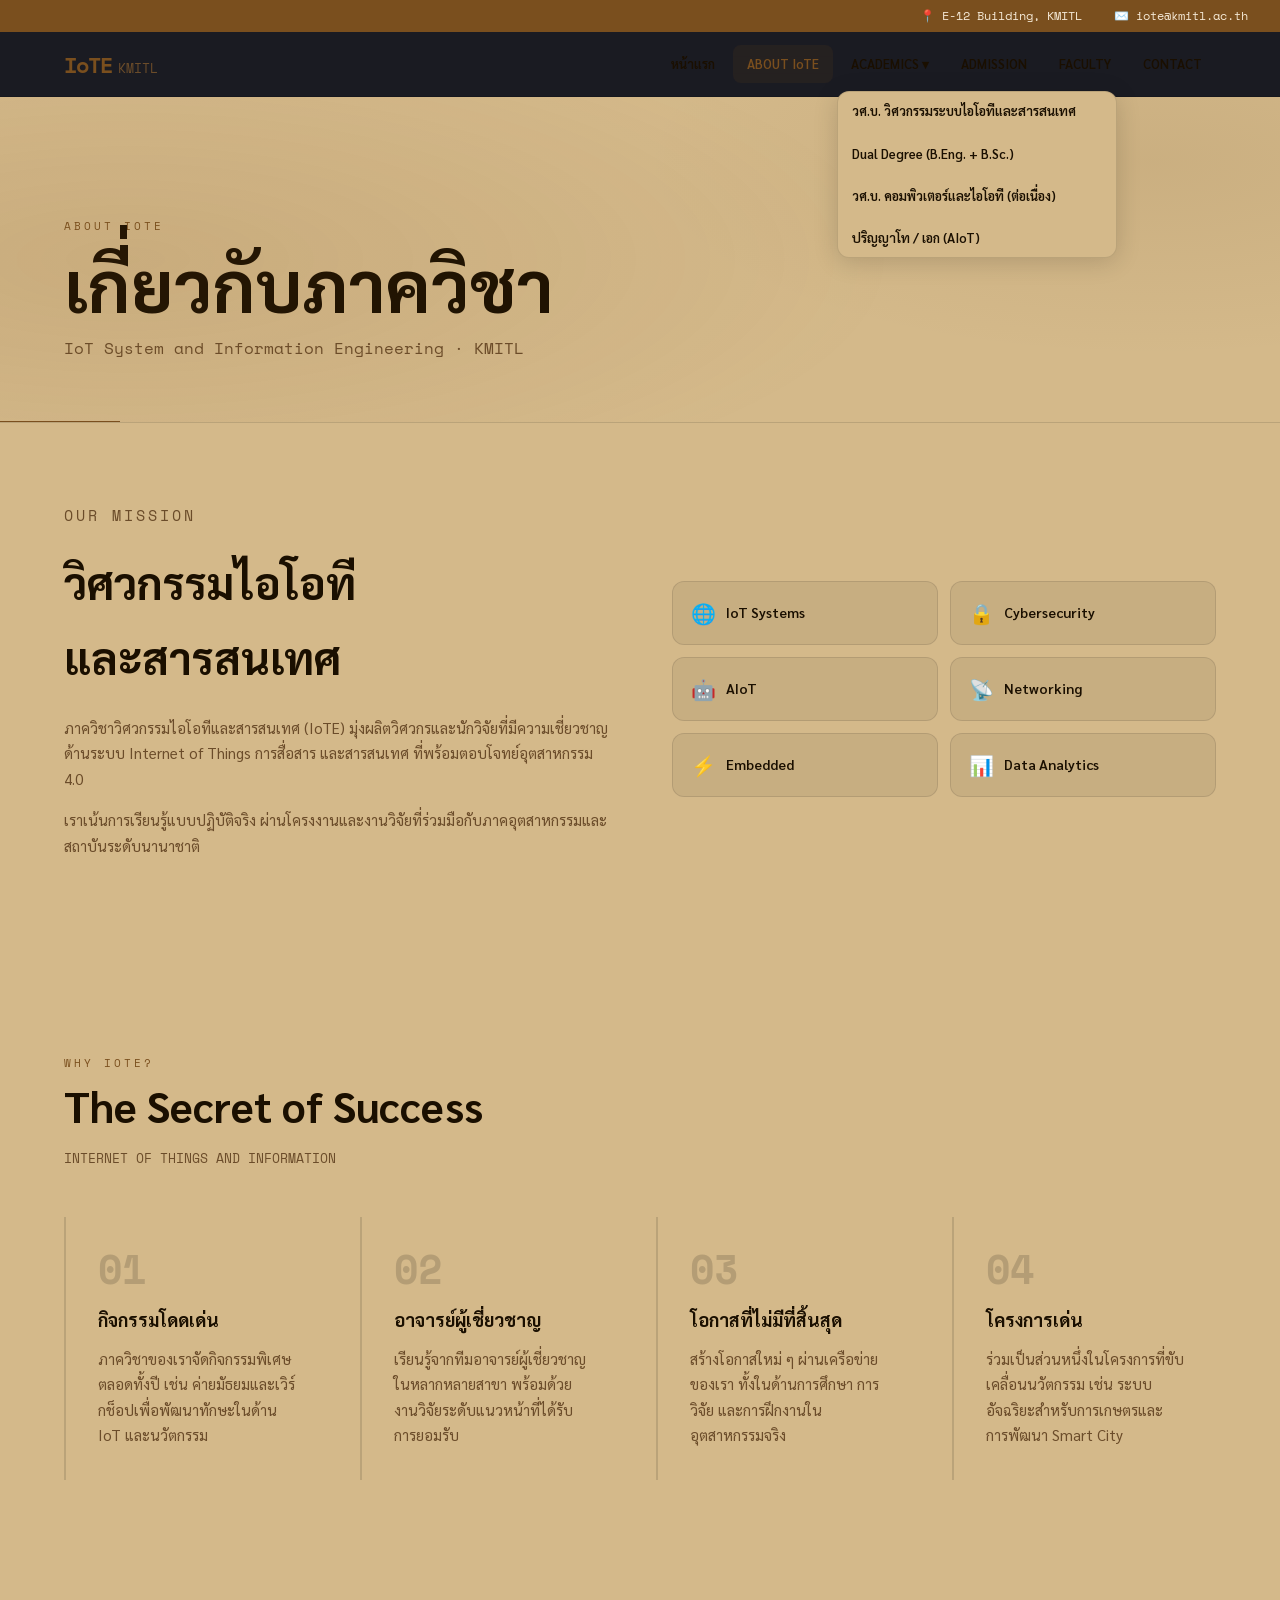
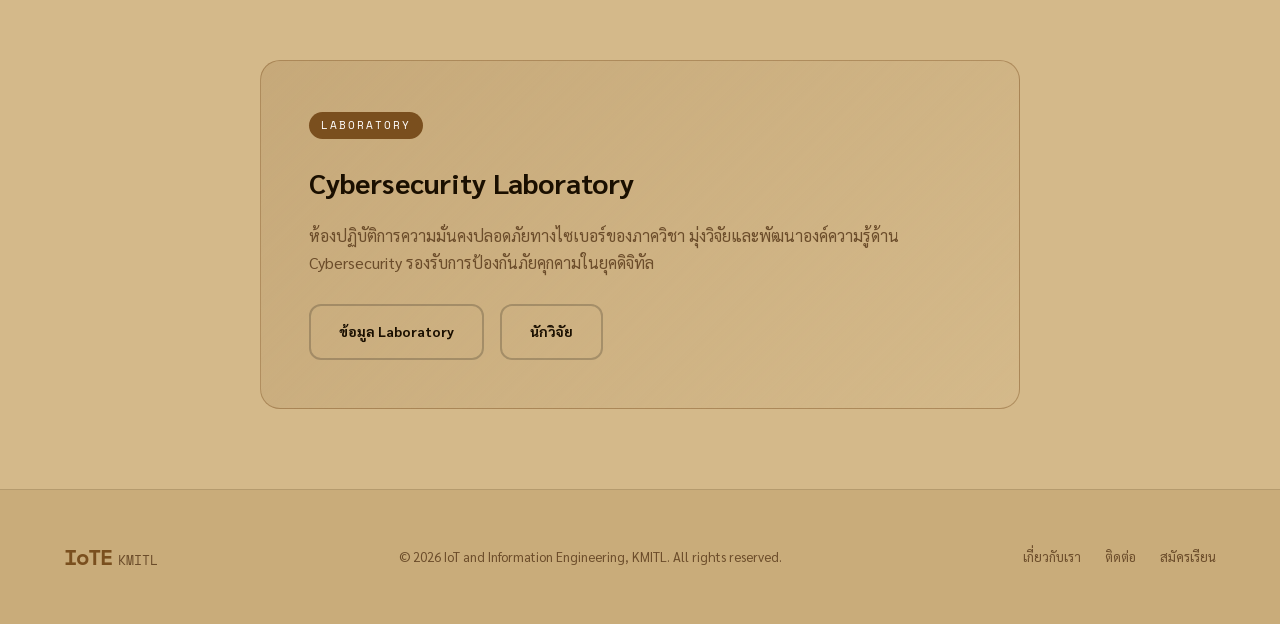
==== about.html @ 79101fd3 "add add" ====
<!DOCTYPE html>
<html lang="th">
<head>
  <meta charset="UTF-8" />
  <meta name="viewport" content="width=device-width, initial-scale=1.0" />
  <title>IoTE KMITL – About IoTE</title>
  <link rel="stylesheet" href="style.css" />
  <link href="https://fonts.googleapis.com/css2?family=Sarabun:wght@300;400;600;700&family=Space+Mono:wght@400;700&display=swap" rel="stylesheet" />
</head>
<body>

  <div id="navbar-placeholder"></div>

  <!-- PAGE HERO -->
  <section class="page-hero">
    <div class="container">
      <p class="section-label">ABOUT IoTE</p>
      <h1 class="page-title">เกี่ยวกับภาควิชา</h1>
      <p class="page-sub">IoT System and Information Engineering · KMITL</p>
    </div>
    <div class="page-hero-line"></div>
  </section>

  <!-- ABOUT INTRO -->
  <section class="about-intro">
    <div class="container">
      <div class="about-two-col">
        <div class="about-text">
          <p class="section-label">OUR MISSION</p>
          <h2>วิศวกรรมไอโอที<br />และสารสนเทศ</h2>
          <p>ภาควิชาวิศวกรรมไอโอทีและสารสนเทศ (IoTE) มุ่งผลิตวิศวกรและนักวิจัยที่มีความเชี่ยวชาญด้านระบบ Internet of Things การสื่อสาร และสารสนเทศ ที่พร้อมตอบโจทย์อุตสาหกรรม 4.0</p>
          <p>เราเน้นการเรียนรู้แบบปฏิบัติจริง ผ่านโครงงานและงานวิจัยที่ร่วมมือกับภาคอุตสาหกรรมและสถาบันระดับนานาชาติ</p>
        </div>
        <div class="about-visual">
          <div class="about-badge-grid">
            <div class="about-badge"><span>🌐</span> IoT Systems</div>
            <div class="about-badge"><span>🔒</span> Cybersecurity</div>
            <div class="about-badge"><span>🤖</span> AIoT</div>
            <div class="about-badge"><span>📡</span> Networking</div>
            <div class="about-badge"><span>⚡</span> Embedded</div>
            <div class="about-badge"><span>📊</span> Data Analytics</div>
          </div>
        </div>
      </div>
    </div>
  </section>

  <!-- FEATURES / WHY -->
  <section class="features">
    <div class="container">
      <p class="section-label">WHY IoTE?</p>
      <h2 class="section-title">The Secret of Success</h2>
      <p class="section-desc">INTERNET OF THINGS AND INFORMATION</p>
      <div class="features-grid">
        <div class="feature-item reveal">
          <div class="feature-num">01</div>
          <h4>กิจกรรมโดดเด่น</h4>
          <p>ภาควิชาของเราจัดกิจกรรมพิเศษตลอดทั้งปี เช่น ค่ายมัธยมและเวิร์กช็อปเพื่อพัฒนาทักษะในด้าน IoT และนวัตกรรม</p>
        </div>
        <div class="feature-item reveal">
          <div class="feature-num">02</div>
          <h4>อาจารย์ผู้เชี่ยวชาญ</h4>
          <p>เรียนรู้จากทีมอาจารย์ผู้เชี่ยวชาญในหลากหลายสาขา พร้อมด้วยงานวิจัยระดับแนวหน้าที่ได้รับการยอมรับ</p>
        </div>
        <div class="feature-item reveal">
          <div class="feature-num">03</div>
          <h4>โอกาสที่ไม่มีที่สิ้นสุด</h4>
          <p>สร้างโอกาสใหม่ ๆ ผ่านเครือข่ายของเรา ทั้งในด้านการศึกษา การวิจัย และการฝึกงานในอุตสาหกรรมจริง</p>
        </div>
        <div class="feature-item reveal">
          <div class="feature-num">04</div>
          <h4>โครงการเด่น</h4>
          <p>ร่วมเป็นส่วนหนึ่งในโครงการที่ขับเคลื่อนนวัตกรรม เช่น ระบบอัจฉริยะสำหรับการเกษตรและการพัฒนา Smart City</p>
        </div>
      </div>
    </div>
  </section>

  <!-- CYBERSECURITY LAB -->
  <section class="lab-section">
    <div class="container">
      <div class="lab-card">
        <div class="lab-badge">Laboratory</div>
        <h2>Cybersecurity Laboratory</h2>
        <p>ห้องปฏิบัติการความมั่นคงปลอดภัยทางไซเบอร์ของภาควิชา มุ่งวิจัยและพัฒนาองค์ความรู้ด้าน Cybersecurity รองรับการป้องกันภัยคุกคามในยุคดิจิทัล</p>
        <div class="lab-links">
          <a href="#" class="btn btn-outline">ข้อมูล Laboratory</a>
          <a href="#" class="btn btn-outline">นักวิจัย</a>
        </div>
      </div>
    </div>
  </section>

  <div id="footer-placeholder"></div>
  <script src="script.js"></script>
</body>
</html>
---- style.css ----
/* ============================================================
   VARIABLES – แก้ไขสีและ Font ได้ที่นี่
============================================================ */
:root {
  --color-bg:        #E0C9A9;        /* พื้นหลังหลัก */
  --color-surface:   #d4b98a;        /* พื้นหลัง card */
  --color-surface2:  #c9ac7a;        /* พื้นหลัง card hover */
  --color-accent:    #7a4f1e;        /* สีหลัก (ฟ้าสว่าง) */
  --color-accent2:   #5a3a12;        /* สีเสริม (ม่วง) */
  --color-text:      #1a0f00;        /* ข้อความหลัก */
  --color-muted:     #6b4c2a;        /* ข้อความรอง */
  --color-border:    rgba(0,0,0,0.12);

  --font-thai:       'Sarabun', sans-serif;     /* ภาษาไทย */
  --font-mono:       'Space Mono', monospace;   /* หัวข้อ, label */

  --radius:          12px;
  --radius-lg:       20px;
  --transition:      0.3s ease;
  --shadow:          0 4px 24px rgba(0,0,0,0.15);
}

/* ============================================================
   RESET & BASE
============================================================ */
*, *::before, *::after { box-sizing: border-box; margin: 0; padding: 0; }

html { scroll-behavior: smooth; }

body {
  font-family: var(--font-thai);
  background: var(--color-surface);
  color: var(--color-text);
  line-height: 1.7;
  font-size: 16px;
  overflow-x: hidden;
}

a { color: var(--color-accent); text-decoration: none; transition: color var(--transition); }
a:hover { color: #fff; }

img { max-width: 100%; display: block; }

.container { max-width: 1200px; margin: 0 auto; padding: 0 24px; }

/* ============================================================
   TOP BAR
============================================================ */
.topbar {
  background: rgba(122,79,30,0.5);
  color: #fff;
  font-family: var(--font-mono);
  font-size: 12px;
  display: flex;
  justify-content: flex-end;
  gap: 32px;
  padding: 6px 32px;
}

/* ============================================================
   NAVBAR
============================================================ */
#navbar {
  position: sticky;
  top: 0;
  z-index: 100;
  background: rgba(224, 201, 169, 0.95);
  backdrop-filter: blur(12px);
  border-bottom: 1px solid var(--color-border);
  transition: background var(--transition);
}

.nav-inner {
  max-width: 1200px;
  margin: 0 auto;
  padding: 0 24px;
  display: flex;
  align-items: center;
  justify-content: space-between;
  height: 64px;
}

.logo {
  display: flex;
  align-items: baseline;
  gap: 6px;
  text-decoration: none;
}
.logo-iot {
  font-family: var(--font-mono);
  font-size: 22px;
  font-weight: 700;
  color: var(--color-accent);
  letter-spacing: -1px;
}
.logo-sub {
  font-size: 13px;
  color: var(--color-muted);
  font-family: var(--font-mono);
}

#main-nav ul { list-style: none; display: flex; gap: 4px; }
#main-nav ul li { position: relative; }
#main-nav ul li a {
  display: block;
  padding: 8px 14px;
  font-size: 13px;
  font-weight: 600;
  color: var(--color-text);
  border-radius: 8px;
  transition: background var(--transition), color var(--transition);
  white-space: nowrap;
}
#main-nav ul li a:hover {
  background: rgba(122,79,30,0.1);
  color: var(--color-accent);
}

/* Dropdown */
.dropdown {
  display: none;
  position: absolute;
  top: calc(100% + 8px);
  left: 0;
  background: var(--color-surface);
  border: 1px solid var(--color-border);
  border-radius: var(--radius);
  min-width: 280px;
  flex-direction: column;
  gap: 0;
  box-shadow: var(--shadow);
  z-index: 200;
}
.has-dropdown:hover .dropdown { display: flex; }
.dropdown li a { padding: 10px 16px; font-size: 13px; }
.dropdown li a:hover { background: rgba(122,79,30,0.08); border-radius: 0; }

.hamburger {
  display: none;
  flex-direction: column;
  gap: 5px;
  background: none;
  border: none;
  cursor: pointer;
  padding: 4px;
}
.hamburger span {
  display: block;
  width: 24px;
  height: 2px;
  background: var(--color-text);
  border-radius: 2px;
  transition: var(--transition);
}

/* ============================================================
   SECTION LABELS & TITLES
============================================================ */
.section-label {
  font-family: var(--font-mono);
  font-size: 11px;
  letter-spacing: 3px;
  color: var(--color-accent);
  text-transform: uppercase;
  margin-bottom: 8px;
}
.section-title {
  font-size: clamp(28px, 4vw, 42px);
  font-weight: 700;
  line-height: 1.2;
  margin-bottom: 16px;
}
.section-desc {
  font-family: var(--font-mono);
  color: var(--color-muted);
  font-size: 13px;
  margin-bottom: 48px;
}

/* ============================================================
   HERO
============================================================ */
.hero {
  position: relative;
  min-height: 100vh;
  display: flex;
  align-items: center;
  overflow: hidden;
  padding: 120px 24px 80px;
}

.hero-bg {
  position: absolute;
  inset: 0;
  z-index: 0;
}
.hero-grid {
  position: absolute;
  inset: 0;
  background-image:
    linear-gradient(var(--color-border) 1px, transparent 1px),
    linear-gradient(90deg, var(--color-border) 1px, transparent 1px);
  background-size: 60px 60px;
  mask-image: radial-gradient(ellipse 80% 80% at 50% 50%, black, transparent);
}
.hero-blob {
  position: absolute;
  border-radius: 50%;
  filter: blur(80px);
  opacity: 0.3;
}
.blob1 {
  width: 600px; height: 600px;
  background: rgba(122,79,30,0.5);
  top: -200px; left: -100px;
  animation: float 8s ease-in-out infinite;
}
.blob2 {
  width: 400px; height: 400px;
  background: rgba(90,58,18,0.4);
  bottom: -100px; right: 100px;
  animation: float 10s ease-in-out infinite reverse;
}

@keyframes float {
  0%, 100% { transform: translateY(0px); }
  50% { transform: translateY(-30px); }
}

.hero-content {
  position: relative;
  z-index: 1;
  max-width: 680px;
}
.hero-label {
  font-family: var(--font-mono);
  font-size: 12px;
  letter-spacing: 3px;
  color: var(--color-accent);
  text-transform: uppercase;
  margin-bottom: 20px;
}
.hero-title {
  font-size: clamp(40px, 7vw, 80px);
  font-weight: 700;
  line-height: 1.1;
  margin-bottom: 16px;
}
.hero-title .accent {
  color: var(--color-accent);
  position: relative;
}
.hero-sub {
  font-size: 20px;
  color: var(--color-muted);
  margin-bottom: 40px;
}
.hero-actions { display: flex; gap: 16px; flex-wrap: wrap; }

.hero-scroll {
  position: absolute;
  bottom: 40px;
  left: 50%;
  transform: translateX(-50%);
  color: var(--color-muted);
  font-size: 20px;
  animation: bounce 2s ease-in-out infinite;
  z-index: 1;
}
@keyframes bounce {
  0%, 100% { transform: translateX(-50%) translateY(0); }
  50% { transform: translateX(-50%) translateY(8px); }
}

/* ============================================================
   BUTTONS
============================================================ */
.btn {
  display: inline-flex;
  align-items: center;
  gap: 8px;
  padding: 14px 28px;
  border-radius: var(--radius);
  font-size: 14px;
  font-weight: 700;
  font-family: var(--font-thai);
  cursor: pointer;
  transition: all var(--transition);
  border: 2px solid transparent;
  text-decoration: none;
}
.btn-primary {
  background: rgba(90,58,18,0.4);
  color: #fff;
  border-color: var(--color-accent);
}
.btn-primary:hover {
  background: #00b8d9;
  color: #fff;
  transform: translateY(-2px);
  box-shadow: 0 8px 24px rgba(122,79,30,0.4);
}
.btn-outline {
  background: transparent;
  color: var(--color-text);
  border-color: var(--color-border);
}
.btn-outline:hover {
  border-color: var(--color-accent);
  color: var(--color-accent);
  background: rgba(122,79,30,0.06);
}

/* ============================================================
   PROGRAMS
============================================================ */
.programs {
  padding: 100px 0;
  background: var(--color-surface);
}
.programs-grid {
  display: grid;
  grid-template-columns: repeat(auto-fit, minmax(250px, 1fr));
  gap: 24px;
  margin-top: 48px;
}
.program-card {
  background: var(--color-surface);
  border: 1px solid var(--color-border);
  border-radius: var(--radius-lg);
  padding: 32px 28px;
  transition: all var(--transition);
  display: flex;
  flex-direction: column;
  gap: 12px;
}
.program-card:hover {
  border-color: var(--color-accent);
  transform: translateY(-4px);
  box-shadow: 0 12px 40px rgba(122,79,30,0.2);
}
.program-card.featured {
  border-color: var(--color-accent);
  background: linear-gradient(135deg, rgba(124, 58, 237, 0.1), transparent);
}
.program-icon { font-size: 36px; }
.program-card h3 {
  font-family: var(--font-mono);
  font-size: 13px;
  line-height: 1.5;
  color: var(--color-text);
}
.program-card p { color: var(--color-muted); font-size: 14px; flex: 1; }
.card-link {
  font-family: var(--font-mono);
  font-size: 12px;
  color: var(--color-accent);
  margin-top: 8px;
  transition: gap var(--transition);
}
.card-link:hover { gap: 8px; }

/* ============================================================
   FEATURES
============================================================ */
.features {
  padding: 100px 0;
  background: var(--color-surface);
}
.features-grid {
  display: grid;
  grid-template-columns: repeat(auto-fit, minmax(240px, 1fr));
  gap: 32px;
  margin-top: 8px;
}
.feature-item {
  padding: 32px;
  border-left: 2px solid var(--color-border);
  transition: border-color var(--transition);
}
.feature-item:hover { border-color: var(--color-accent); }
.feature-num {
  font-family: var(--font-mono);
  font-size: 40px;
  font-weight: 700;
  color: var(--color-border);
  line-height: 1;
  margin-bottom: 16px;
}
.feature-item h4 { font-size: 18px; margin-bottom: 10px; }
.feature-item p { color: var(--color-muted); font-size: 15px; }

/* ============================================================
   COMMUNITY
============================================================ */
.community {
  padding: 100px 0;
  background: var(--color-surface);
}
.community-grid {
  display: grid;
  grid-template-columns: repeat(auto-fit, minmax(230px, 1fr));
  gap: 24px;
  margin-top: 48px;
}
.community-card {
  background: var(--color-surface);
  border: 1px solid var(--color-border);
  border-radius: var(--radius-lg);
  padding: 28px;
  transition: all var(--transition);
}
.community-card:hover {
  border-color: rgba(124, 58, 237, 0.6);
  transform: translateY(-4px);
  box-shadow: 0 12px 40px rgba(90,58,18,0.2);
}
.comm-img { font-size: 40px; margin-bottom: 16px; }
.community-card h4 { font-size: 17px; margin-bottom: 10px; }
.community-card p { color: var(--color-muted); font-size: 14px; margin-bottom: 16px; }

/* ============================================================
   FACULTY
============================================================ */
.faculty-section {
  padding: 100px 0;
  background: var(--color-surface);
}
.faculty-tabs {
  display: flex;
  gap: 8px;
  margin: 32px 0 40px;
  flex-wrap: wrap;
}
.tab-btn {
  padding: 8px 20px;
  border-radius: 99px;
  border: 1px solid var(--color-border);
  background: transparent;
  color: var(--color-muted);
  cursor: pointer;
  font-family: var(--font-thai);
  font-size: 14px;
  transition: all var(--transition);
}
.tab-btn:hover, .tab-btn.active {
  background: rgba(90,58,18,0.4);
  border-color: var(--color-accent);
  color: #fff;
  font-weight: 700;
}
.faculty-grid {
  display: grid;
  grid-template-columns: repeat(auto-fill, minmax(280px, 1fr));
  gap: 20px;
}
.faculty-card {
  background: var(--color-surface);
  border: 1px solid var(--color-border);
  border-radius: var(--radius-lg);
  padding: 24px;
  display: flex;
  gap: 16px;
  align-items: flex-start;
  transition: all var(--transition);
}
.faculty-card:hover {
  border-color: var(--color-accent);
  background: #c9ac7a;
}
.faculty-card[style*="display: none"] { display: none !important; }
.faculty-photo {
  font-size: 40px;
  width: 56px;
  height: 56px;
  background: rgba(122,79,30,0.08);
  border-radius: 50%;
  display: flex;
  align-items: center;
  justify-content: center;
  flex-shrink: 0;
}
.faculty-info h4 { font-size: 15px; margin-bottom: 2px; }
.faculty-en { font-size: 12px; color: var(--color-muted); margin-bottom: 4px; }
.faculty-pos {
  font-size: 12px;
  color: var(--color-accent);
  font-family: var(--font-mono);
  margin-bottom: 6px;
}
.faculty-expert { font-size: 12px; color: var(--color-muted); margin-bottom: 6px; }
.faculty-email { font-size: 11px; color: var(--color-accent2); word-break: break-all; }
.faculty-email:hover { color: var(--color-accent); }

/* ============================================================
   ADMISSION
============================================================ */
.admission {
  padding: 100px 0;
  background: linear-gradient(135deg, #d4b98a 0%, #c9ac7a 100%);
}
.admission-inner {
  display: flex;
  gap: 64px;
  align-items: center;
  flex-wrap: wrap;
}
.admission-text { flex: 1; min-width: 280px; }
.admission-text h2 {
  font-size: clamp(28px, 4vw, 44px);
  margin: 8px 0 20px;
  line-height: 1.2;
}
.admission-text p { color: var(--color-muted); margin-bottom: 32px; max-width: 460px; }
.admission-stats {
  display: flex;
  gap: 40px;
  flex-wrap: wrap;
}
.stat-item {
  display: flex;
  flex-direction: column;
  align-items: center;
  gap: 4px;
}
.stat-num {
  font-family: var(--font-mono);
  font-size: 48px;
  font-weight: 700;
  color: var(--color-accent);
  line-height: 1;
}
.stat-label { font-size: 13px; color: var(--color-muted); }

/* ============================================================
   CONTACT
============================================================ */
.contact-section {
  padding: 100px 0;
  background: var(--color-surface);
}
.contact-grid {
  display: grid;
  grid-template-columns: repeat(auto-fit, minmax(220px, 1fr));
  gap: 32px;
  margin-top: 48px;
}
.contact-item {
  background: var(--color-surface);
  border: 1px solid var(--color-border);
  border-radius: var(--radius-lg);
  padding: 32px;
  transition: all var(--transition);
}
.contact-item:hover { border-color: var(--color-accent); transform: translateY(-4px); }
.contact-icon { font-size: 32px; margin-bottom: 16px; }
.contact-item h4 { font-size: 16px; margin-bottom: 8px; }
.contact-item p { color: var(--color-muted); font-size: 14px; line-height: 1.7; }
.contact-item a { color: var(--color-accent); }
.contact-item a:hover { color: #fff; }

/* ============================================================
   FOOTER
============================================================ */
.footer {
  background: var(--color-surface);
  border-top: 1px solid var(--color-border);
  padding: 48px 0;
}
.footer-inner {
  display: flex;
  align-items: center;
  justify-content: space-between;
  flex-wrap: wrap;
  gap: 24px;
}
.footer-logo { display: flex; align-items: baseline; gap: 6px; }
.footer p { color: var(--color-muted); font-size: 13px; }
.footer-links { display: flex; gap: 24px; }
.footer-links a { font-size: 13px; color: var(--color-muted); }
.footer-links a:hover { color: var(--color-accent); }

/* ============================================================
   RESPONSIVE
============================================================ */
@media (max-width: 768px) {
  .hamburger { display: flex; }

  #main-nav {
    display: none;
    position: absolute;
    top: 64px;
    left: 0;
    right: 0;
    background: var(--color-surface);
    border-bottom: 1px solid var(--color-border);
    padding: 16px;
  }
  #main-nav.open { display: block; }
  #main-nav ul { flex-direction: column; gap: 0; }
  #main-nav ul li a { padding: 12px 16px; font-size: 15px; }
  .dropdown {
    position: static;
    box-shadow: none;
    background: transparent;
    border: none;
    padding-left: 16px;
  }
  .has-dropdown:hover .dropdown { display: none; }
  .has-dropdown.open .dropdown { display: flex; }

  .hero { padding: 100px 24px 60px; }
  .hero-title { font-size: 36px; }
  .hero-actions { flex-direction: column; }
  .btn { width: 100%; justify-content: center; }

  .admission-inner { flex-direction: column; }
  .admission-stats { justify-content: center; }

  .footer-inner { flex-direction: column; text-align: center; }
  .footer-links { justify-content: center; }

  .topbar { font-size: 11px; padding: 6px 16px; justify-content: center; }
}

@media (max-width: 480px) {
  .programs-grid, .features-grid, .community-grid { grid-template-columns: 1fr; }
  .faculty-grid { grid-template-columns: 1fr; }
  .contact-grid { grid-template-columns: 1fr; }
}


/* ============================================================
   PAGE HERO (ใช้ในทุกหน้าย่อย)
============================================================ */
.page-hero {
  padding: 120px 0 60px;
  border-bottom: 1px solid var(--color-border);
  position: relative;
  overflow: hidden;
}
.page-hero::before {
  content: '';
  position: absolute;
  inset: 0;
  background:
    radial-gradient(ellipse 60% 80% at 10% 50%, rgba(122,79,30,0.12), transparent),
    radial-gradient(ellipse 40% 60% at 90% 20%, rgba(90,58,18,0.08), transparent);
  pointer-events: none;
}
.page-title {
  font-size: clamp(36px, 6vw, 72px);
  font-weight: 700;
  line-height: 1.1;
  margin: 8px 0 12px;
}
.page-sub {
  font-size: 16px;
  color: var(--color-muted);
  font-family: var(--font-mono);
}
.page-hero-line {
  position: absolute;
  bottom: -1px;
  left: 0;
  height: 2px;
  width: 120px;
  background: rgba(90,58,18,0.4);
}

/* ============================================================
   HOME HIGHLIGHTS
============================================================ */
.home-highlights {
  padding: 80px 0;
  background: var(--color-surface);
}
.highlight-grid {
  display: grid;
  grid-template-columns: repeat(auto-fill, minmax(280px, 1fr));
  gap: 20px;
}
.highlight-card {
  background: var(--color-surface);
  border: 1px solid var(--color-border);
  border-radius: var(--radius-lg);
  padding: 28px 24px;
  display: flex;
  align-items: center;
  gap: 20px;
  text-decoration: none;
  color: var(--color-text);
  transition: all var(--transition);
}
.highlight-card:hover {
  border-color: var(--color-accent);
  background: #c9ac7a;
  transform: translateY(-3px);
  box-shadow: 0 8px 30px rgba(122,79,30,0.2);
  color: var(--color-text);
}
.highlight-card.featured {
  border-color: var(--color-accent);
  background: linear-gradient(135deg, rgba(122,79,30,0.12), var(--color-surface));
}
.highlight-card.featured:hover {
  border-color: var(--color-accent);
  box-shadow: 0 8px 30px rgba(90,58,18,0.2);
}
.hl-icon { font-size: 32px; flex-shrink: 0; }
.hl-text { flex: 1; }
.hl-text h3 { font-size: 16px; margin-bottom: 4px; }
.hl-text p { font-size: 13px; color: var(--color-muted); }
.hl-arrow {
  color: var(--color-muted);
  font-size: 18px;
  transition: transform var(--transition), color var(--transition);
}
.highlight-card:hover .hl-arrow {
  color: var(--color-accent);
  transform: translateX(4px);
}

/* ============================================================
   HOME STATS
============================================================ */
.home-stats {
  padding: 60px 0;
  background: var(--color-surface);
  border-top: 1px solid var(--color-border);
  border-bottom: 1px solid var(--color-border);
}
.stats-row {
  display: flex;
  align-items: center;
  justify-content: center;
  flex-wrap: wrap;
  gap: 0;
}
.stat-divider {
  width: 1px;
  height: 60px;
  background: var(--color-border);
  margin: 0 40px;
}
.stat-item {
  display: flex;
  flex-direction: column;
  align-items: center;
  gap: 6px;
  min-width: 100px;
}
.stat-num {
  font-family: var(--font-mono);
  font-size: 48px;
  font-weight: 700;
  color: var(--color-accent);
  line-height: 1;
}
.stat-label { font-size: 13px; color: var(--color-muted); }

/* ============================================================
   ABOUT PAGE
============================================================ */
.about-intro {
  padding: 80px 0;
  background: var(--color-surface);
}
.about-two-col {
  display: grid;
  grid-template-columns: 1fr 1fr;
  gap: 64px;
  align-items: center;
}
.about-text h2 {
  font-size: clamp(28px, 4vw, 44px);
  margin: 8px 0 20px;
}
.about-text p {
  color: var(--color-muted);
  margin-bottom: 16px;
  font-size: 15px;
}
.about-badge-grid {
  display: grid;
  grid-template-columns: 1fr 1fr;
  gap: 12px;
}
.about-badge {
  background: var(--color-surface);
  border: 1px solid var(--color-border);
  border-radius: var(--radius);
  padding: 14px 18px;
  font-size: 14px;
  font-weight: 600;
  display: flex;
  align-items: center;
  gap: 10px;
  transition: all var(--transition);
}
.about-badge:hover {
  border-color: var(--color-accent);
  background: rgba(122,79,30,0.1);
}
.about-badge span { font-size: 20px; }

/* ============================================================
   LAB SECTION
============================================================ */
.lab-section { padding: 80px 0; background: var(--color-surface); }
.lab-card {
  background: linear-gradient(135deg, rgba(122,79,30,0.15), var(--color-surface));
  border: 1px solid rgba(122,79,30,0.4);
  border-radius: var(--radius-lg);
  padding: 48px;
  max-width: 760px;
  margin: 0 auto;
}
.lab-badge {
  display: inline-block;
  background: rgba(122,79,30,0.5);
  color: #fff;
  font-family: var(--font-mono);
  font-size: 11px;
  letter-spacing: 2px;
  padding: 4px 12px;
  border-radius: 99px;
  margin-bottom: 20px;
  text-transform: uppercase;
}
.lab-card h2 { font-size: 28px; margin-bottom: 16px; }
.lab-card p { color: var(--color-muted); margin-bottom: 28px; }
.lab-links { display: flex; gap: 16px; flex-wrap: wrap; }

/* ============================================================
   ACADEMICS DETAIL PAGE
============================================================ */
.programs-detail { padding: 80px 0; background: var(--color-surface); }
.programs-detail .container {
  display: flex;
  flex-direction: column;
  gap: 32px;
}
.program-detail-card {
  background: var(--color-surface);
  border: 1px solid var(--color-border);
  border-radius: var(--radius-lg);
  padding: 40px;
  transition: all var(--transition);
}
.program-detail-card:hover {
  border-color: var(--color-accent);
}
.program-detail-card.featured-card {
  border-color: var(--color-accent);
  background: linear-gradient(135deg, rgba(122,79,30,0.1), var(--color-surface));
}
.pd-header {
  display: flex;
  align-items: center;
  gap: 12px;
  margin-bottom: 20px;
}
.pd-badge {
  background: rgba(90,58,18,0.4);
  color: #fff;
  font-family: var(--font-mono);
  font-size: 11px;
  font-weight: 700;
  letter-spacing: 1px;
  padding: 4px 12px;
  border-radius: 99px;
}
.pd-badge.accent2 {
  background: rgba(122,79,30,0.5);
  color: #fff;
}
.pd-tag {
  font-family: var(--font-mono);
  font-size: 11px;
  color: var(--color-muted);
  letter-spacing: 1px;
}
.pd-icon { font-size: 48px; margin-bottom: 16px; }
.program-detail-card h2 {
  font-size: clamp(20px, 3vw, 28px);
  margin-bottom: 8px;
  line-height: 1.3;
}
.pd-thai { color: var(--color-muted); font-size: 15px; margin-bottom: 16px; }
.pd-desc { color: var(--color-muted); font-size: 15px; margin-bottom: 24px; max-width: 640px; }
.pd-details {
  display: flex;
  gap: 32px;
  margin-bottom: 28px;
  flex-wrap: wrap;
}
.pd-detail-item {
  display: flex;
  flex-direction: column;
  gap: 4px;
}
.pd-detail-label {
  font-family: var(--font-mono);
  font-size: 11px;
  color: var(--color-muted);
  letter-spacing: 1px;
  text-transform: uppercase;
}
.pd-detail-item span:last-child { font-size: 16px; font-weight: 600; }
.pd-links { display: flex; gap: 12px; flex-wrap: wrap; }

/* ============================================================
   ADMISSION PAGE
============================================================ */
.admission-banner { padding: 60px 0; background: var(--color-surface); }
.adm-banner-card {
  background: linear-gradient(135deg, rgba(122,79,30,0.1), rgba(90,58,18,0.08));
  border: 1px solid rgba(122,79,30,0.3);
  border-radius: var(--radius-lg);
  padding: 48px;
  display: flex;
  gap: 60px;
  align-items: center;
  flex-wrap: wrap;
}
.adm-banner-text h2 { font-size: clamp(24px, 4vw, 38px); margin-bottom: 16px; }
.adm-banner-text p { color: var(--color-muted); margin-bottom: 24px; max-width: 480px; }
.adm-banner-stats { display: flex; gap: 40px; flex-wrap: wrap; }
.adm-stat {
  display: flex;
  flex-direction: column;
  align-items: center;
  gap: 4px;
}

.how-to-apply { padding: 80px 0; background: var(--color-surface); }
.steps-row {
  display: flex;
  align-items: flex-start;
  gap: 8px;
  margin-top: 48px;
  flex-wrap: wrap;
}
.step-item {
  flex: 1;
  min-width: 180px;
  background: var(--color-surface);
  border: 1px solid var(--color-border);
  border-radius: var(--radius-lg);
  padding: 28px;
  transition: all var(--transition);
}
.step-item:hover { border-color: var(--color-accent); transform: translateY(-3px); }
.step-num {
  font-family: var(--font-mono);
  font-size: 36px;
  font-weight: 700;
  color: var(--color-accent);
  margin-bottom: 12px;
}
.step-item h4 { font-size: 16px; margin-bottom: 8px; }
.step-item p { color: var(--color-muted); font-size: 14px; }
.step-arrow {
  color: var(--color-muted);
  font-size: 24px;
  padding-top: 28px;
  flex-shrink: 0;
}

.programs-table-section { padding: 80px 0; background: var(--color-surface); }
.table-wrap { margin-top: 32px; overflow-x: auto; border-radius: var(--radius-lg); }
.adm-table {
  width: 100%;
  border-collapse: collapse;
  font-size: 14px;
}
.adm-table th {
  background: #c9ac7a;
  color: var(--color-muted);
  font-family: var(--font-mono);
  font-size: 11px;
  letter-spacing: 2px;
  text-transform: uppercase;
  padding: 14px 20px;
  text-align: left;
  border-bottom: 1px solid var(--color-border);
}
.adm-table td {
  padding: 16px 20px;
  border-bottom: 1px solid var(--color-border);
  vertical-align: middle;
}
.adm-table tr:hover td { background: rgba(0,212,255,0.04); }
.badge-level {
  display: inline-block;
  background: rgba(122,79,30,0.1);
  color: var(--color-accent);
  border: 1px solid rgba(122,79,30,0.3);
  font-family: var(--font-mono);
  font-size: 11px;
  padding: 3px 10px;
  border-radius: 99px;
  white-space: nowrap;
}
.badge-level.accent2 {
  background: rgba(90,58,18,0.1);
  color: #5a3a12;
  border-color: rgba(90,58,18,0.3);
}

.adm-contact { padding: 60px 0; background: var(--color-surface); }
.adm-contact-card {
  background: var(--color-surface);
  border: 1px solid var(--color-border);
  border-radius: var(--radius-lg);
  padding: 48px;
  text-align: center;
  max-width: 600px;
  margin: 0 auto;
}
.adm-contact-card h3 { font-size: 24px; margin-bottom: 12px; }
.adm-contact-card p { color: var(--color-muted); margin-bottom: 28px; }
.adm-contact-links { display: flex; gap: 16px; justify-content: center; flex-wrap: wrap; }

/* ============================================================
   CONTACT PAGE – MAP
============================================================ */
.map-wrap {
  margin-top: 48px;
  border: 1px solid var(--color-border);
  border-radius: var(--radius-lg);
  overflow: hidden;
}

/* ============================================================
   SHARED NAVBAR (injected via JS)
============================================================ */
.topbar {
  background: rgba(122,79,30,0.5);
  color: #fff;
  font-family: var(--font-mono);
  font-size: 12px;
  display: flex;
  justify-content: flex-end;
  gap: 32px;
  padding: 6px 32px;
}

/* ============================================================
   RESPONSIVE ADDITIONS
============================================================ */
@media (max-width: 900px) {
  .about-two-col { grid-template-columns: 1fr; gap: 40px; }
  .adm-banner-card { flex-direction: column; gap: 32px; }
}
@media (max-width: 768px) {
  .steps-row { flex-direction: column; }
  .step-arrow { display: none; }
  .stat-divider { display: none; }
  .stats-row { gap: 32px; }
  .lab-card { padding: 28px; }
  .pd-details { flex-direction: column; gap: 16px; }
}

/* ============================================================
   LIGHT THEME FIXES
============================================================ */
.hero-grid {
  background-image:
    linear-gradient(rgba(0,0,0,0.08) 1px, transparent 1px),
    linear-gradient(90deg, rgba(0,0,0,0.08) 1px, transparent 1px) !important;
}

body { color: var(--color-text); }

/* nav links on light bg */
#main-nav ul li a { color: #1a0f00; }
#main-nav ul li a:hover { color: #7a4f1e; background: rgba(122,79,30,0.1); }

.logo-iot { color: #7a4f1e; }
.logo-sub { color: #6b4c2a; }

/* dropdown on light */
.dropdown { background: #d4b98a; }

/* faculty email on light */
.faculty-email { color: #7a4f1e; }

/* feature num lighter appearance */
.feature-num { color: rgba(0,0,0,0.15); }

/* step-num */
.step-num { color: #7a4f1e; }

/* page-hero line */
.page-hero-line { background: #7a4f1e; }

/* section-label */
.section-label { color: #7a4f1e; }

/* card-link */
.card-link { color: #7a4f1e; }

/* hl-arrow */
.highlight-card:hover .hl-arrow { color: #7a4f1e; }

/* topbar */
.topbar { background: #7a4f1e; color: #f5e9d6; }

/* footer */
.footer { background: #c9ac7a; border-top: 1px solid rgba(0,0,0,0.1); }
.footer p { color: #6b4c2a; }
.footer-links a { color: #6b4c2a; }
.footer-links a:hover { color: #7a4f1e; }

/* btn-outline on light bg */
.btn-outline { color: #1a0f00; border-color: rgba(0,0,0,0.2); }
.btn-outline:hover { color: #7a4f1e; border-color: #7a4f1e; background: rgba(122,79,30,0.08); }

/* about badge */
.about-badge { background: rgba(0,0,0,0.06); border-color: rgba(0,0,0,0.1); color: #1a0f00; }

/* lab badge */
.lab-badge { background: #7a4f1e; color: #fff; }

/* pd-badge */
.pd-badge { background: #7a4f1e; color: #fff; }
.pd-tag { color: #6b4c2a; }

/* table */
.adm-table th { background: #c9ac7a; color: #6b4c2a; }
.adm-table tr:hover td { background: rgba(122,79,30,0.06); }

/* tab-btn */
.tab-btn { color: #6b4c2a; border-color: rgba(0,0,0,0.15); }
.tab-btn:hover, .tab-btn.active { background: #7a4f1e; border-color: #7a4f1e; color: #fff; }

/* hero text */
.hero-label { color: #7a4f1e; }
.hero-sub { color: #6b4c2a; }
.hero-scroll { color: #6b4c2a; }
.hero-title .accent { color: #7a4f1e; }

/* btn-primary */
.btn-primary { background: #7a4f1e; border-color: #7a4f1e; color: #fff; }
.btn-primary:hover { background: #5a3a12; box-shadow: 0 8px 24px rgba(122,79,30,0.4); color: #fff; }

/* stat num */
.stat-num { color: #7a4f1e; }
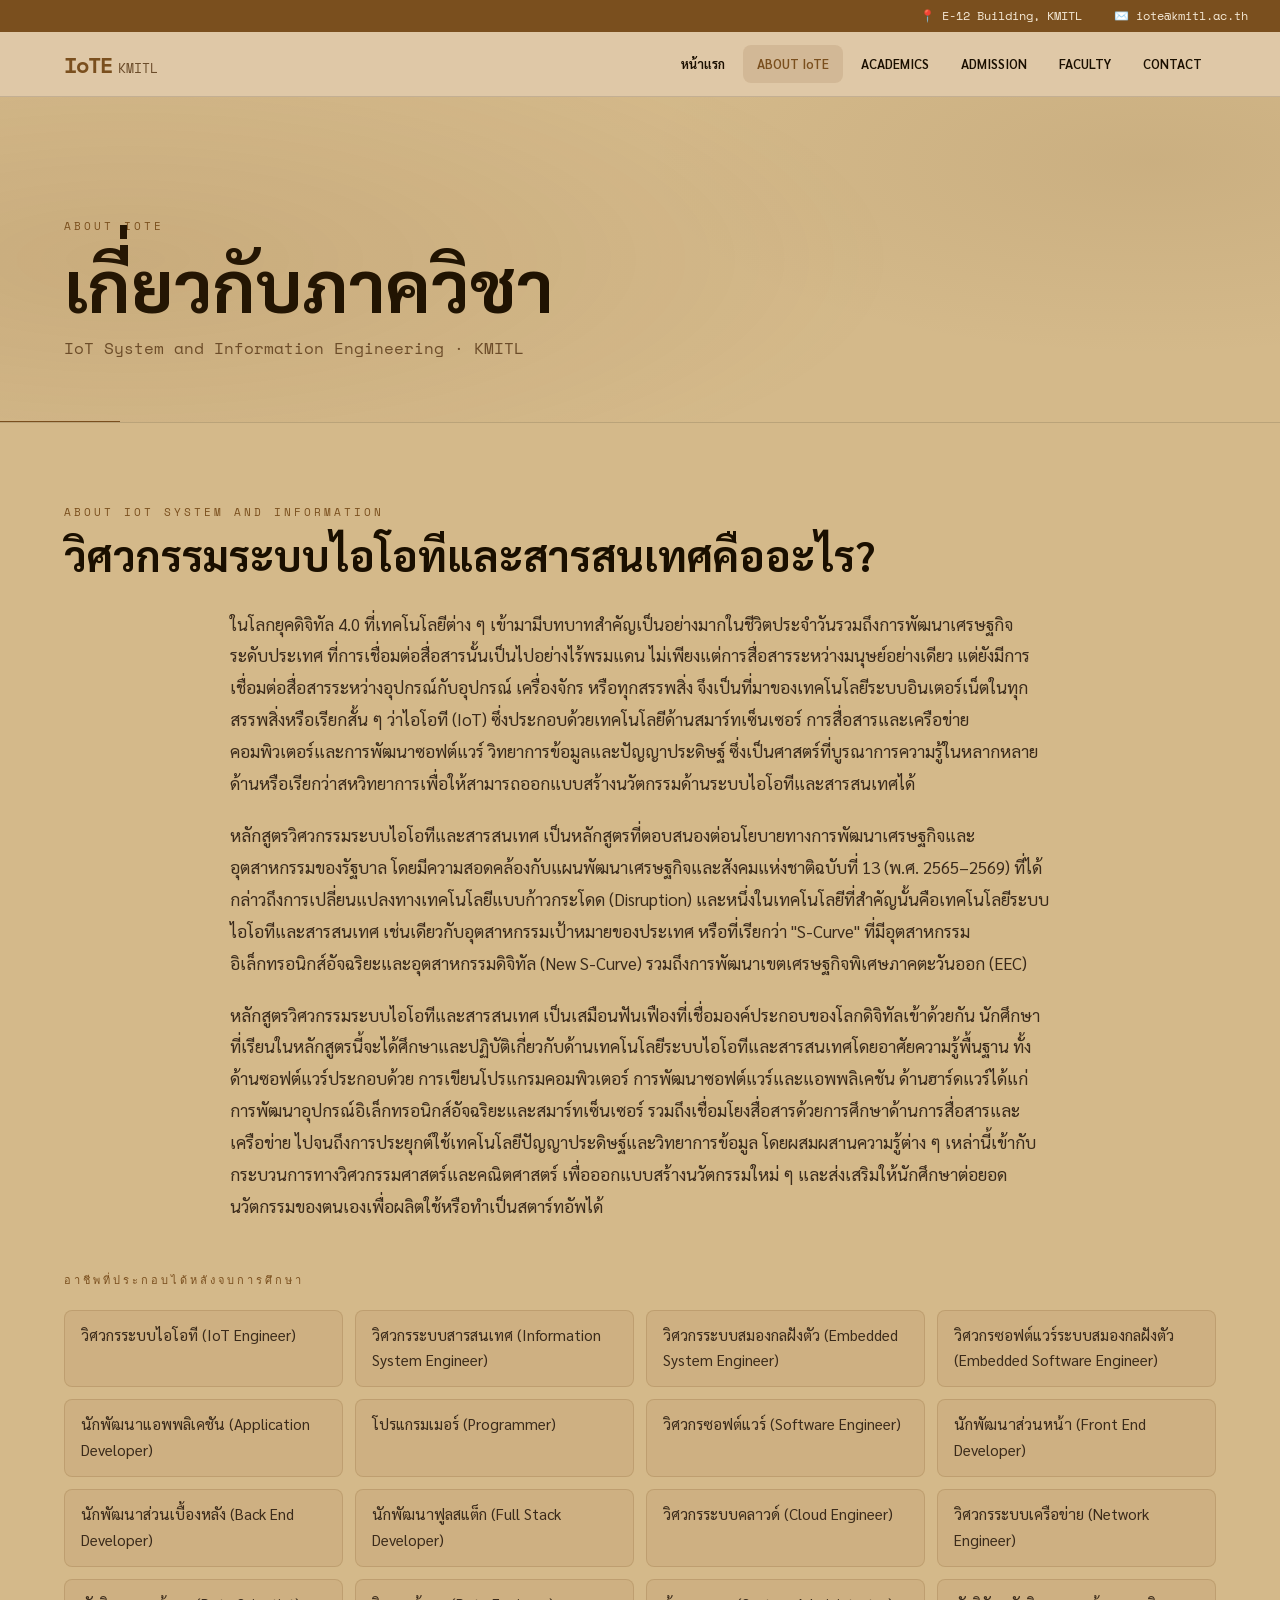
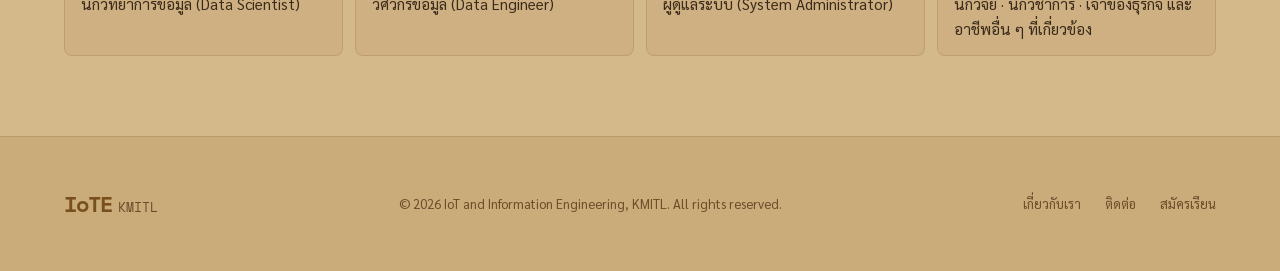
==== commit 14c2586e: "Add styles and content to about.html" ====
--- a/about.html
+++ b/about.html
@@ -6,6 +6,27 @@
   <title>IoTE KMITL – About IoTE</title>
   <link rel="stylesheet" href="style.css" />
   <link href="https://fonts.googleapis.com/css2?family=Sarabun:wght@300;400;600;700&family=Space+Mono:wght@400;700&display=swap" rel="stylesheet" />
+  <style>
+    .about-text-block { max-width: 820px; margin: 0 auto 48px; }
+    .about-text-block p { font-size: 1.05rem; line-height: 1.9; color: #3a2a1a; margin-bottom: 20px; }
+    .about-careers { margin-top: 40px; }
+    .about-careers .section-label { margin-bottom: 20px; }
+    .careers-grid {
+      display: grid;
+      grid-template-columns: repeat(auto-fill, minmax(260px, 1fr));
+      gap: 12px;
+    }
+    .career-item {
+      background: rgba(122,79,30,0.07);
+      border: 1px solid rgba(122,79,30,0.18);
+      border-radius: 8px;
+      padding: 12px 16px;
+      font-family: 'Sarabun', sans-serif;
+      font-size: 0.95rem;
+      color: #3a2a1a;
+    }
+    .about-intro .section-title { text-align: left; margin-bottom: 28px; }
+  </style>
 </head>
 <body>
 
@@ -21,77 +42,49 @@
     <div class="page-hero-line"></div>
   </section>
 
-  <!-- ABOUT INTRO -->
+  <!-- ABOUT IoT SYSTEM AND INFORMATION -->
   <section class="about-intro">
     <div class="container">
-      <div class="about-two-col">
-        <div class="about-text">
-          <p class="section-label">OUR MISSION</p>
-          <h2>วิศวกรรมไอโอที<br />และสารสนเทศ</h2>
-          <p>ภาควิชาวิศวกรรมไอโอทีและสารสนเทศ (IoTE) มุ่งผลิตวิศวกรและนักวิจัยที่มีความเชี่ยวชาญด้านระบบ Internet of Things การสื่อสาร และสารสนเทศ ที่พร้อมตอบโจทย์อุตสาหกรรม 4.0</p>
-          <p>เราเน้นการเรียนรู้แบบปฏิบัติจริง ผ่านโครงงานและงานวิจัยที่ร่วมมือกับภาคอุตสาหกรรมและสถาบันระดับนานาชาติ</p>
-        </div>
-        <div class="about-visual">
-          <div class="about-badge-grid">
-            <div class="about-badge"><span>🌐</span> IoT Systems</div>
-            <div class="about-badge"><span>🔒</span> Cybersecurity</div>
-            <div class="about-badge"><span>🤖</span> AIoT</div>
-            <div class="about-badge"><span>📡</span> Networking</div>
-            <div class="about-badge"><span>⚡</span> Embedded</div>
-            <div class="about-badge"><span>📊</span> Data Analytics</div>
-          </div>
+      <p class="section-label">ABOUT IoT SYSTEM AND INFORMATION</p>
+      <h2 class="section-title">วิศวกรรมระบบไอโอทีและสารสนเทศคืออะไร?</h2>
+
+      <div class="about-text-block">
+        <p>ในโลกยุคดิจิทัล 4.0 ที่เทคโนโลยีต่าง ๆ เข้ามามีบทบาทสำคัญเป็นอย่างมากในชีวิตประจำวันรวมถึงการพัฒนาเศรษฐกิจระดับประเทศ ที่การเชื่อมต่อสื่อสารนั้นเป็นไปอย่างไร้พรมแดน ไม่เพียงแต่การสื่อสารระหว่างมนุษย์อย่างเดียว แต่ยังมีการเชื่อมต่อสื่อสารระหว่างอุปกรณ์กับอุปกรณ์ เครื่องจักร หรือทุกสรรพสิ่ง จึงเป็นที่มาของเทคโนโลยีระบบอินเตอร์เน็ตในทุกสรรพสิ่งหรือเรียกสั้น ๆ ว่าไอโอที (IoT) ซึ่งประกอบด้วยเทคโนโลยีด้านสมาร์ทเซ็นเซอร์ การสื่อสารและเครือข่าย คอมพิวเตอร์และการพัฒนาซอฟต์แวร์ วิทยาการข้อมูลและปัญญาประดิษฐ์ ซึ่งเป็นศาสตร์ที่บูรณาการความรู้ในหลากหลายด้านหรือเรียกว่าสหวิทยาการเพื่อให้สามารถออกแบบสร้างนวัตกรรมด้านระบบไอโอทีและสารสนเทศได้</p>
+
+        <p>หลักสูตรวิศวกรรมระบบไอโอทีและสารสนเทศ เป็นหลักสูตรที่ตอบสนองต่อนโยบายทางการพัฒนาเศรษฐกิจและอุตสาหกรรมของรัฐบาล โดยมีความสอดคล้องกับแผนพัฒนาเศรษฐกิจและสังคมแห่งชาติฉบับที่ 13 (พ.ศ. 2565–2569) ที่ได้กล่าวถึงการเปลี่ยนแปลงทางเทคโนโลยีแบบก้าวกระโดด (Disruption) และหนึ่งในเทคโนโลยีที่สำคัญนั้นคือเทคโนโลยีระบบไอโอทีและสารสนเทศ เช่นเดียวกับอุตสาหกรรมเป้าหมายของประเทศ หรือที่เรียกว่า "S-Curve" ที่มีอุตสาหกรรมอิเล็กทรอนิกส์อัจฉริยะและอุตสาหกรรมดิจิทัล (New S-Curve) รวมถึงการพัฒนาเขตเศรษฐกิจพิเศษภาคตะวันออก (EEC)</p>
+
+        <p>หลักสูตรวิศวกรรมระบบไอโอทีและสารสนเทศ เป็นเสมือนฟันเฟืองที่เชื่อมองค์ประกอบของโลกดิจิทัลเข้าด้วยกัน นักศึกษาที่เรียนในหลักสูตรนี้จะได้ศึกษาและปฏิบัติเกี่ยวกับด้านเทคโนโลยีระบบไอโอทีและสารสนเทศโดยอาศัยความรู้พื้นฐาน ทั้งด้านซอฟต์แวร์ประกอบด้วย การเขียนโปรแกรมคอมพิวเตอร์ การพัฒนาซอฟต์แวร์และแอพพลิเคชัน ด้านฮาร์ดแวร์ได้แก่ การพัฒนาอุปกรณ์อิเล็กทรอนิกส์อัจฉริยะและสมาร์ทเซ็นเซอร์ รวมถึงเชื่อมโยงสื่อสารด้วยการศึกษาด้านการสื่อสารและเครือข่าย ไปจนถึงการประยุกต์ใช้เทคโนโลยีปัญญาประดิษฐ์และวิทยาการข้อมูล โดยผสมผสานความรู้ต่าง ๆ เหล่านี้เข้ากับกระบวนการทางวิศวกรรมศาสตร์และคณิตศาสตร์ เพื่อออกแบบสร้างนวัตกรรมใหม่ ๆ และส่งเสริมให้นักศึกษาต่อยอดนวัตกรรมของตนเองเพื่อผลิตใช้หรือทำเป็นสตาร์ทอัพได้</p>
+      </div>
+
+      <div class="about-careers">
+        <p class="section-label">อาชีพที่ประกอบได้หลังจบการศึกษา</p>
+        <div class="careers-grid">
+          <div class="career-item">วิศวกรระบบไอโอที (IoT Engineer)</div>
+          <div class="career-item">วิศวกรระบบสารสนเทศ (Information System Engineer)</div>
+          <div class="career-item">วิศวกรระบบสมองกลฝังตัว (Embedded System Engineer)</div>
+          <div class="career-item">วิศวกรซอฟต์แวร์ระบบสมองกลฝังตัว (Embedded Software Engineer)</div>
+          <div class="career-item">นักพัฒนาแอพพลิเคชัน (Application Developer)</div>
+          <div class="career-item">โปรแกรมเมอร์ (Programmer)</div>
+          <div class="career-item">วิศวกรซอฟต์แวร์ (Software Engineer)</div>
+          <div class="career-item">นักพัฒนาส่วนหน้า (Front End Developer)</div>
+          <div class="career-item">นักพัฒนาส่วนเบื้องหลัง (Back End Developer)</div>
+          <div class="career-item">นักพัฒนาฟูลสแต็ก (Full Stack Developer)</div>
+          <div class="career-item">วิศวกรระบบคลาวด์ (Cloud Engineer)</div>
+          <div class="career-item">วิศวกรระบบเครือข่าย (Network Engineer)</div>
+          <div class="career-item">นักวิทยาการข้อมูล (Data Scientist)</div>
+          <div class="career-item">วิศวกรข้อมูล (Data Engineer)</div>
+          <div class="career-item">ผู้ดูแลระบบ (System Administrator)</div>
+          <div class="career-item">นักวิจัย · นักวิชาการ · เจ้าของธุรกิจ และอาชีพอื่น ๆ ที่เกี่ยวข้อง</div>
         </div>
       </div>
     </div>
   </section>
 
-  <!-- FEATURES / WHY -->
-  <section class="features">
-    <div class="container">
-      <p class="section-label">WHY IoTE?</p>
-      <h2 class="section-title">The Secret of Success</h2>
-      <p class="section-desc">INTERNET OF THINGS AND INFORMATION</p>
-      <div class="features-grid">
-        <div class="feature-item reveal">
-          <div class="feature-num">01</div>
-          <h4>กิจกรรมโดดเด่น</h4>
-          <p>ภาควิชาของเราจัดกิจกรรมพิเศษตลอดทั้งปี เช่น ค่ายมัธยมและเวิร์กช็อปเพื่อพัฒนาทักษะในด้าน IoT และนวัตกรรม</p>
-        </div>
-        <div class="feature-item reveal">
-          <div class="feature-num">02</div>
-          <h4>อาจารย์ผู้เชี่ยวชาญ</h4>
-          <p>เรียนรู้จากทีมอาจารย์ผู้เชี่ยวชาญในหลากหลายสาขา พร้อมด้วยงานวิจัยระดับแนวหน้าที่ได้รับการยอมรับ</p>
-        </div>
-        <div class="feature-item reveal">
-          <div class="feature-num">03</div>
-          <h4>โอกาสที่ไม่มีที่สิ้นสุด</h4>
-          <p>สร้างโอกาสใหม่ ๆ ผ่านเครือข่ายของเรา ทั้งในด้านการศึกษา การวิจัย และการฝึกงานในอุตสาหกรรมจริง</p>
-        </div>
-        <div class="feature-item reveal">
-          <div class="feature-num">04</div>
-          <h4>โครงการเด่น</h4>
-          <p>ร่วมเป็นส่วนหนึ่งในโครงการที่ขับเคลื่อนนวัตกรรม เช่น ระบบอัจฉริยะสำหรับการเกษตรและการพัฒนา Smart City</p>
-        </div>
-      </div>
-    </div>
-  </section>
-
-  <!-- CYBERSECURITY LAB -->
-  <section class="lab-section">
-    <div class="container">
-      <div class="lab-card">
-        <div class="lab-badge">Laboratory</div>
-        <h2>Cybersecurity Laboratory</h2>
-        <p>ห้องปฏิบัติการความมั่นคงปลอดภัยทางไซเบอร์ของภาควิชา มุ่งวิจัยและพัฒนาองค์ความรู้ด้าน Cybersecurity รองรับการป้องกันภัยคุกคามในยุคดิจิทัล</p>
-        <div class="lab-links">
-          <a href="#" class="btn btn-outline">ข้อมูล Laboratory</a>
-          <a href="#" class="btn btn-outline">นักวิจัย</a>
-        </div>
-      </div>
-    </div>
-  </section>
 
   <div id="footer-placeholder"></div>
   <script src="script.js"></script>
+  <script>
+(function(){if(!window.chatbase||window.chatbase("getState")!=="initialized"){window.chatbase=(...arguments)=>{if(!window.chatbase.q){window.chatbase.q=[]}window.chatbase.q.push(arguments)};window.chatbase=new Proxy(window.chatbase,{get(target,prop){if(prop==="q"){return target.q}return(...args)=>target(prop,...args)}})}const onLoad=function(){const script=document.createElement("script");script.src="https://www.chatbase.co/embed.min.js";script.id="U-L7ZjFK9mlql8XCmceRf";script.domain="www.chatbase.co";document.body.appendChild(script)};if(document.readyState==="complete"){onLoad()}else{window.addEventListener("load",onLoad)}})();
+</script>
 </body>
 </html>
--- a/style.css
+++ b/style.css
@@ -85,6 +85,12 @@
   align-items: baseline;
   gap: 6px;
   text-decoration: none;
+}
+.logo-img {
+  height: 40px;
+  width: auto;
+  display: block;
+  object-fit: contain;
 }
 .logo-iot {
   font-family: var(--font-mono);
@@ -131,7 +137,8 @@
   box-shadow: var(--shadow);
   z-index: 200;
 }
-.has-dropdown:hover .dropdown { display: flex; }
+.has-dropdown:hover .dropdown { display: none !important; }
+.has-dropdown.open .dropdown { display: flex; }
 .dropdown li a { padding: 10px 16px; font-size: 13px; }
 .dropdown li a:hover { background: rgba(122,79,30,0.08); border-radius: 0; }
 
@@ -606,7 +613,7 @@
     border: none;
     padding-left: 16px;
   }
-  .has-dropdown:hover .dropdown { display: none; }
+  .has-dropdown:hover .dropdown { display: none !important; }
   .has-dropdown.open .dropdown { display: flex; }
 
   .hero { padding: 100px 24px 60px; }
@@ -1078,6 +1085,7 @@
 #main-nav ul li a { color: #1a0f00; }
 #main-nav ul li a:hover { color: #7a4f1e; background: rgba(122,79,30,0.1); }
 
+
 .logo-iot { color: #7a4f1e; }
 .logo-sub { color: #6b4c2a; }
 
@@ -1148,3 +1156,83 @@
 
 /* stat num */
 .stat-num { color: #7a4f1e; }
+
+/* ============================================================
+   HERO CENTERED (index.html)
+============================================================ */
+.hero.hero-centered {
+  min-height: auto;
+  justify-content: center;
+  align-items: center;
+  text-align: center;
+  padding: 100px 24px 40px;
+}
+.hero.hero-centered .hero-content {
+  max-width: 900px;
+  margin: 0 auto;
+}
+.hero.hero-centered .hero-title {
+  font-size: clamp(32px, 5.5vw, 68px);
+  font-weight: 900;
+  line-height: 1.15;
+  margin-bottom: 16px;
+  color: var(--color-text);
+}
+.hero.hero-centered .hero-sub {
+  font-size: clamp(18px, 2.5vw, 26px);
+  color: var(--color-muted);
+  margin-bottom: 0;
+}
+
+/* ============================================================
+   HERO IMAGE SECTION (index.html)
+============================================================ */
+.hero-image-section {
+  padding: 0 24px 60px;
+  background: var(--color-surface);
+}
+.hero-img-placeholder {
+  position: relative;
+  width: 100%;
+  max-width: 960px;
+  margin: 0 auto;
+  border-radius: var(--radius-lg);
+  overflow: hidden;
+  border: 2px dashed rgba(122,79,30,0.3);
+  min-height: 360px;
+  display: flex;
+  align-items: center;
+  justify-content: center;
+  background: rgba(122,79,30,0.05);
+}
+.hero-main-img {
+  width: 100%;
+  height: auto;
+  display: block;
+  border-radius: var(--radius-lg);
+}
+.hero-img-label {
+  position: absolute;
+  color: var(--color-muted);
+  font-family: var(--font-mono);
+  font-size: 14px;
+  letter-spacing: 2px;
+  opacity: 0.6;
+  pointer-events: none;
+}
+@media (max-width: 768px) {
+  .hero.hero-centered { padding: 80px 16px 32px; }
+  .hero-image-section { padding: 0 16px 40px; }
+  .hero-img-placeholder { min-height: 220px; }
+}
+
+/* Light theme overrides */
+.has-dropdown:hover .dropdown { display: none !important; }
+.has-dropdown.open .dropdown { display: flex !important; }
+
+/* Navbar no scroll color change */
+#navbar { background: rgba(224, 201, 169, 0.95) !important; }
+
+/* btn-primary */
+.btn-primary { background: #7a4f1e; border-color: #7a4f1e; color: #fff; }
+.btn-primary:hover { background: #5a3a12; box-shadow: 0 8px 24px rgba(122,79,30,0.4); color: #fff; }
